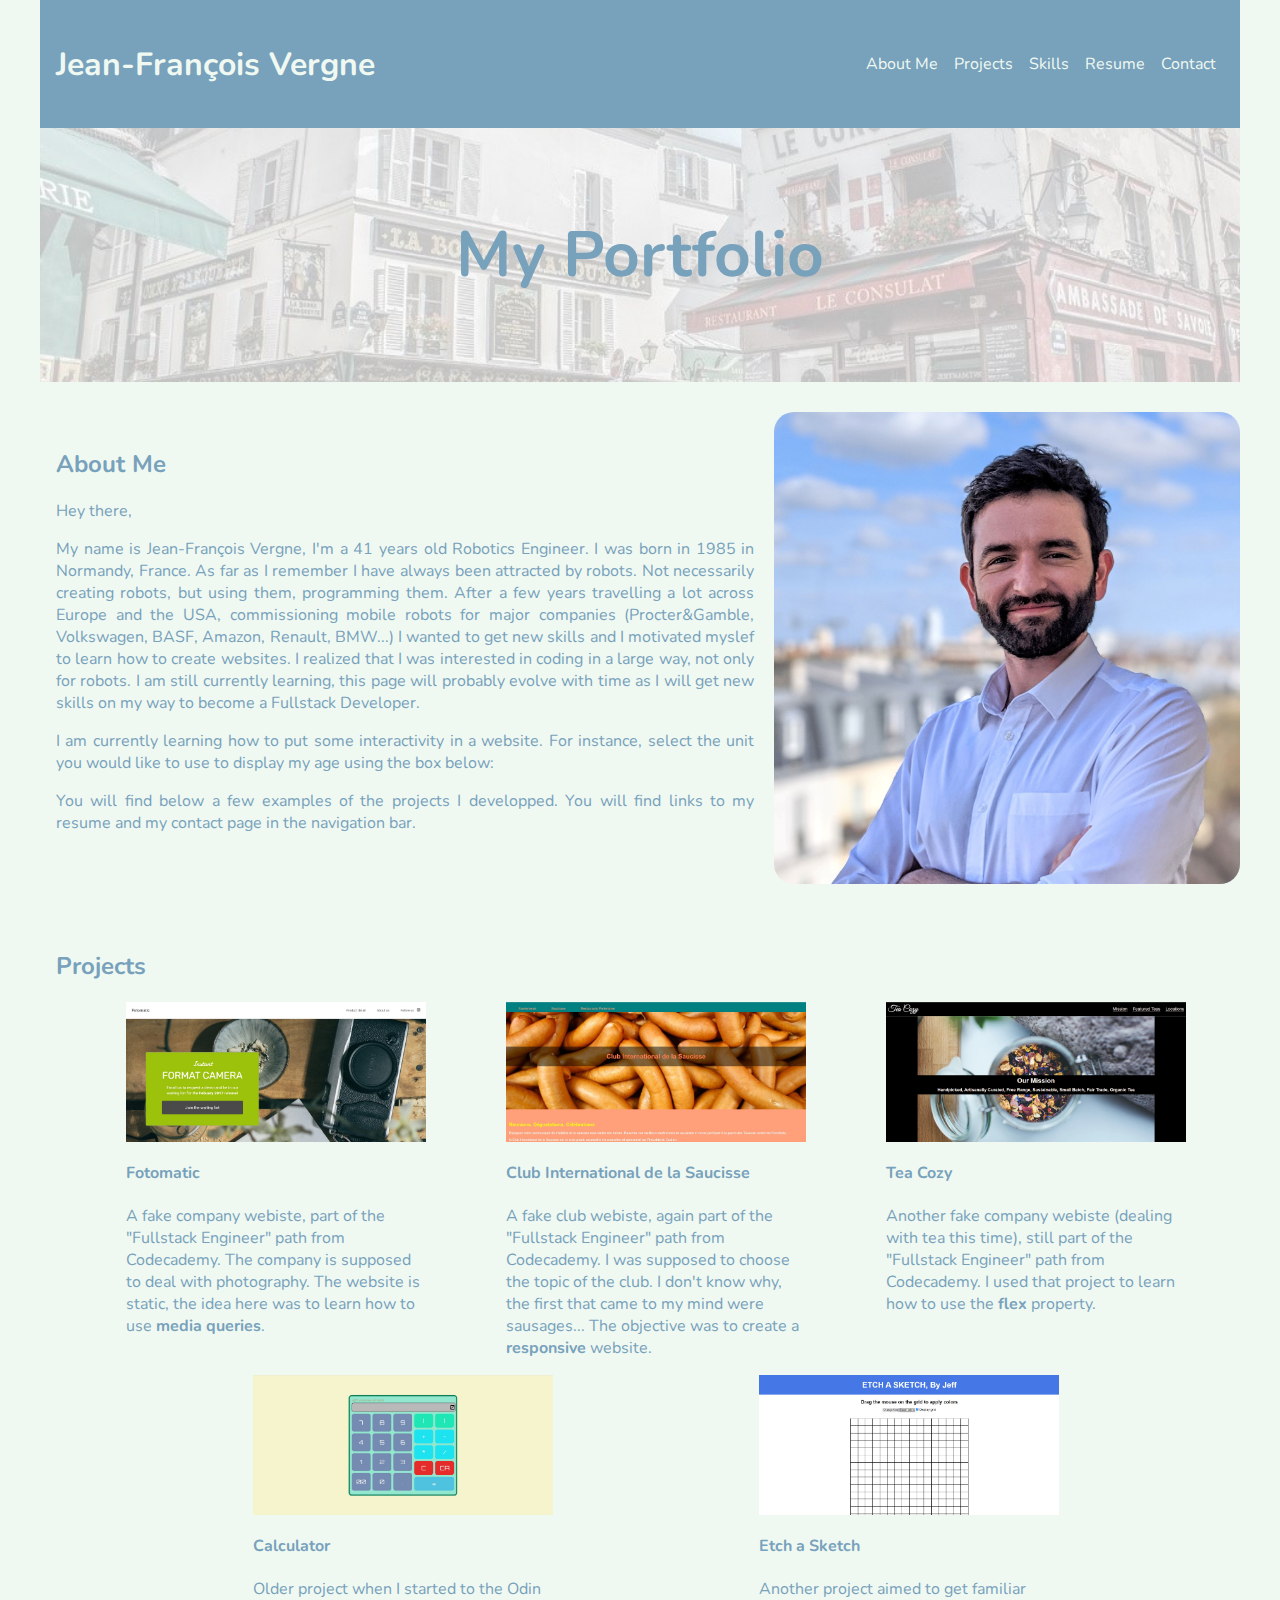
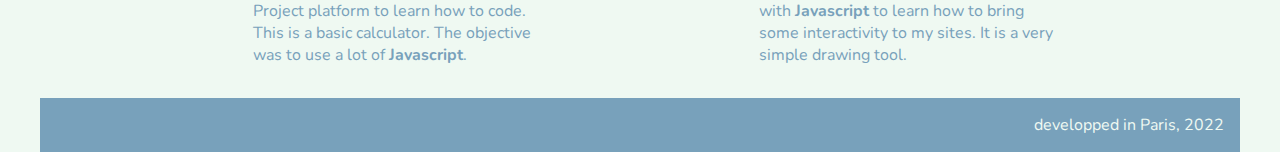
==== index.html @ dde6cbca "adding links to projects" ====
<!doctype html>
<html lang="en">

<head>
    <meta charset="utf-8">
    <meta name="description" content="Jeff Vergne's Portfolio">
    <meta name="author" content="Jeff Vergne's Portfolio">
    <meta content="width=device-width, initial-scale=1" name="viewport" />
    <title>Jeff Vergne</title>
    <link rel="shortcut icon" href="./img/icon.ico" type="image/x-icon">
    <link rel="preconnect" href="https://fonts.googleapis.com">
    <link rel="preconnect" href="https://fonts.gstatic.com" crossorigin>
    <link href="https://fonts.googleapis.com/css2?family=Dancing+Script&family=Lato:ital,wght@0,400;0,700;1,400&display=swap" rel="stylesheet">
    <link href="https://fonts.googleapis.com/css2?family=Nunito:ital,wght@0,300;0,400;0,700;1,300;1,400;1,700&display=swap" rel="stylesheet">
    <link rel="stylesheet" href="styles/styles.css">
</head>
<body>
    <nav>
        <h2 id="logo">Jean-François Vergne</h2>
        <ul class="navigation-items">
          <li class="navigation-item"><a href="#about-me">About Me</a></li>
          <li class="navigation-item"><a href="#projects">Projects</a></li>
          <li class="navigation-item"><a href="#skills">Skills</a></li>
          <li class="navigation-item"><a href="./resume.html">Resume</a></li>
          <li class="navigation-item"><a href="./contact.html">Contact</a></li>
        </ul>
    </nav>
    <main>
        <section id="banner-index" class="banner">
            <h1>My Portfolio</h1>
        </section>
        <section id="about-me">
            <div id="about-me-text-container">
                <h2>About Me</h2>
                <p>Hey there,</p>
                <p>My name is Jean-François Vergne, I'm a <span id="age-in-years-container">0</span> <span id="age-unit">years</span> old Robotics Engineer. I was born in 1985 in Normandy, France. As far as I remember I have always been attracted by robots. Not necessarily creating robots, but using them, programming them. After a few years travelling a lot across Europe and the USA, commissioning mobile robots for major companies (Procter&Gamble, Volkswagen, BASF, Amazon, Renault, BMW...) I wanted to get new skills and I motivated myslef to learn how to create websites. I realized that I was interested in coding in a large way, not only for robots. I am still currently learning, this page will probably evolve with time as I will get new skills on my way to become a Fullstack Developer.</p>
                <p>I am currently learning how to put some interactivity in a website. For instance, select the unit you would like to use to display my age using the box below:</p>
                <p> You will find below a few examples of the projects I developped. You will find links to my resume and my contact page in the navigation bar.</p>
            </div>
            <div id="about-me-img-container">
                <img src="./img/portrait-resized-square.jpg" alt="portrait of Jeff Vergne">
            </div>
        </section>
        <section id="projects">
            <h2>Projects</h2>
            <div id="projects-container">
                <div class="project">
                    <div class = "project-img">
                        <a href="projects/Fotomatic/index.html" target="_blank"><img src="img/Fotomatic.jpg" alt=""></a>
                    </div>
                    <div class = "project-name">
                        <h4>Fotomatic</h4>
                    </div>
                    <div class = "project-desc">
                        <p>A fake company webiste, part of the "Fullstack Engineer" path from Codecademy. The company is supposed to deal with photography. The website is static, the idea here was to learn how to use <strong>media queries</strong>.</p>
                    </div>
                </div>
                <div class="project">
                    <div class = "project-img">
                        <a href="projects/Responsive Club Website/index.html" target="_blank"><img src="img/club-saucisse.jpg" alt=""></a>
                    </div>
                    <div class = "project-name">
                        <h4>Club International de la Saucisse</h4>
                    </div>
                    <div class = "project-desc">
                        <p>A fake club webiste, again part of the "Fullstack Engineer" path from Codecademy. I was supposed to choose the topic of the club. I don't know why, the first that came to my mind were sausages... The objective was to create a <strong>responsive</strong> website.</p>
                    </div>
                </div>
                <div class="project">
                    <div class = "project-img">
                        <a href="projects/Tea Cozy/index.html" target ="_blank"><img src="img/tea-cozy.jpg" alt=""></a>
                    </div>
                    <div class = "project-name">
                        <h4>Tea Cozy</h4>
                    </div>
                    <div class = "project-desc">
                        <p>Another fake company webiste (dealing with tea this time), still part of the "Fullstack Engineer" path from Codecademy. I used that project to learn how to use the <strong>flex</strong> property.</p>
                    </div>
                </div>
                <div class="project">
                    <div class = "project-img">
                        <a href="projects/calculator-project/index.html" target="_blank"><img src="img/calculator.jpg" alt=""></a>
                    </div>
                    <div class = "project-name">
                        <h4>Calculator</h4>
                    </div>
                    <div class = "project-desc">
                        <p>Older project when I started to the Odin Project platform to learn how to code. This is a basic calculator. The objective was to use a lot of <strong>Javascript</strong>.</p>
                    </div>
                </div>
                <div class="project">
                    <div class = "project-img">
                        <a href="projects/etch-a-sketch/index.html" target="_blank"><img src="img/etch-a-sketch.jpg" alt=""></a>
                    </div>
                    <div class = "project-name">
                        <h4>Etch a Sketch</h4>
                    </div>
                    <div class = "project-desc">
                        <p>Another project aimed to get familiar with <strong>Javascript</strong> to learn how to bring some interactivity to my sites. It is a very simple drawing tool.</p>
                    </div>
                </div>
            </div>
        </section>
    </main>
    <footer>
        developped in Paris, 2022
    </footer>
    <script src="./js/scripts.js"></script>
</body>

</html>
---- styles/styles.css ----
html{
    font-family: "Nunito", sans-serif;
    font-size: 16px;
    margin: 0;
    padding: 0;
    box-sizing: border-box;
}

body {
    max-width: 1200px;
    min-width: 830px;
    margin: 0 auto;
    padding: 0;
    
    color: #78a1bb;
    background-color: #eff9f2;

    display: flex;
    flex-direction: column;
}

/* Styles for the navigation bar on the top of the page*/
nav {
    /* border: 1px solid red; */
    background-color: #78a1bb;
    color: #eff9f2;
    display: flex;
    align-items: center;
    padding: 16px;
}

nav h2{
    font-size: 2rem;
}

nav a {
    text-decoration: none;
    color: #eff9f2;
}

.navigation-items {
    display: flex; /*this flex display allows the list items to be horizontal*/
    list-style-type: none;
    padding: 0;
    align-items: center;
    margin-left: auto;
}

.navigation-item {
    margin: 8px;
}

/*****************************************************
*
* Styles for the main section on the top of the page
*
******************************************************/
main {
    /* margin: 0; */
}

.banner {
    /* border: 1px solid blue; */
    width: 100%;
    padding: 40px 0;
    
    background-position: center;
    background-repeat: no-repeat;
    background-size: cover;
    
    display: flex;
    justify-content: center;

}

#banner-index {
    background-image: url("../img/montmartre-1-transparent.jpg");
}

#banner-contact{
    background-image: url("../img/montmartre-2-transparent.jpg");
}

#banner-resume{
    background-image: url("../img/montmartre-3-transparent.jpg");
}

.banner h1{
    font-size: 4rem;
    color: #78a1bb;
}

/* About me section */
#about-me {
    /* border: 1px solid red; */
    width: 100%;
    margin-top: 30px;

    display: flex;
}

#about-me-text-container{
    /* border: 1px solid green; */
    width: 60%;
    padding: 16px;
    text-align: justify;
    padding-right: 20px;
}

#about-me-img-container{
    /* border: 1px solid blue; */

    width: 40%;
    /* margin: 0 20px; */
    /* flex-shrink: 0; */
}

#about-me-img-container img{
    object-fit: cover;
    width: 100%;
    /* height: 250px; */
    height: 100%;
    border-radius: 20px;
}

/*Styles applied to the Projecst section*/

#projects{
    width: 100%;
    margin-top: 30px;
    padding: 16px;
}

#projects-container {
    display: flex;
    flex-wrap: wrap;
    justify-content: space-evenly;
}

.project {
    margin-left: 10px;
    margin-right: 10px;
    width: 300px;
}

.project-img {
    height: 150px;
    width: 300px;
}

.project-img img {
    max-width: 100%;
    max-height: 100%;
}

.project-name h4{
    margin-top: 10px;
}

.project-desc p{
    margin-top: 5px;
}

/* Styles for the footer at the bottom of the pages*/
footer {
    background-color: #78a1bb;
    color: #eff9f2;
    text-align: right;
    padding: 16px;
}
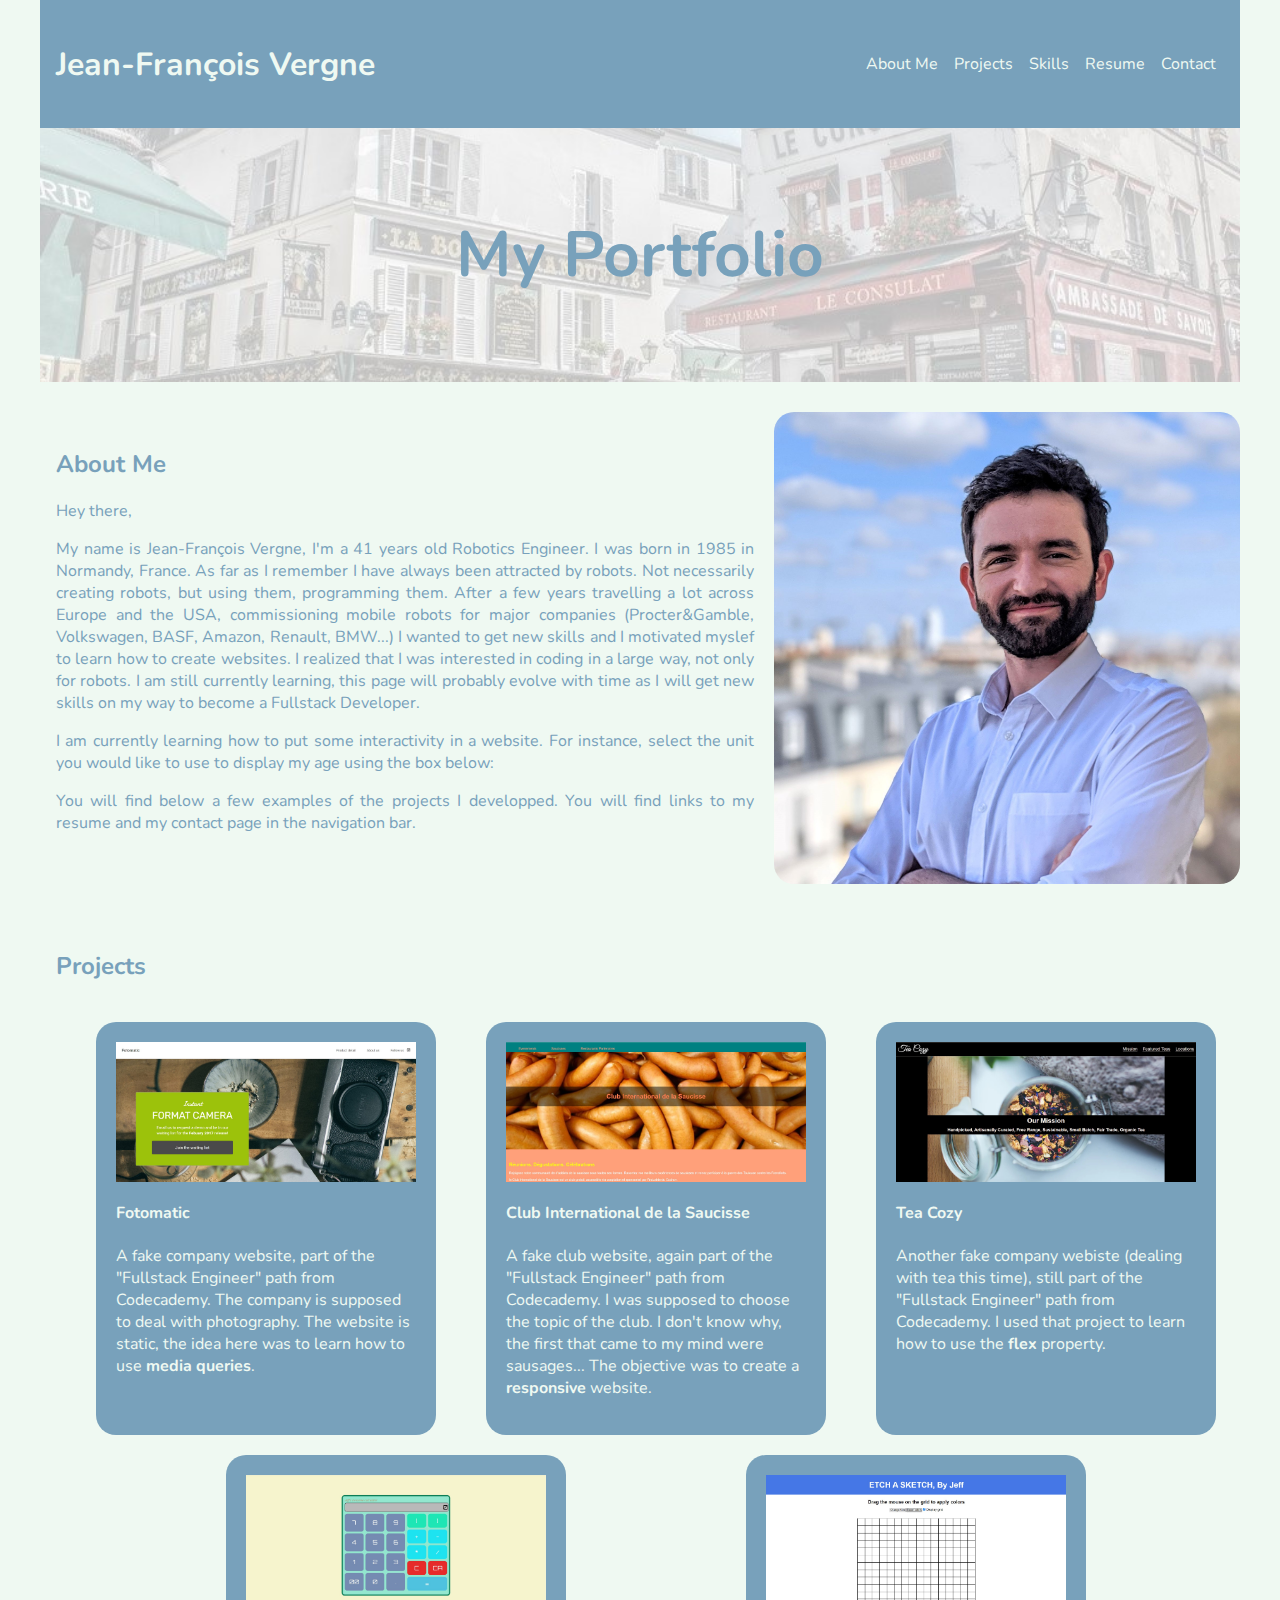
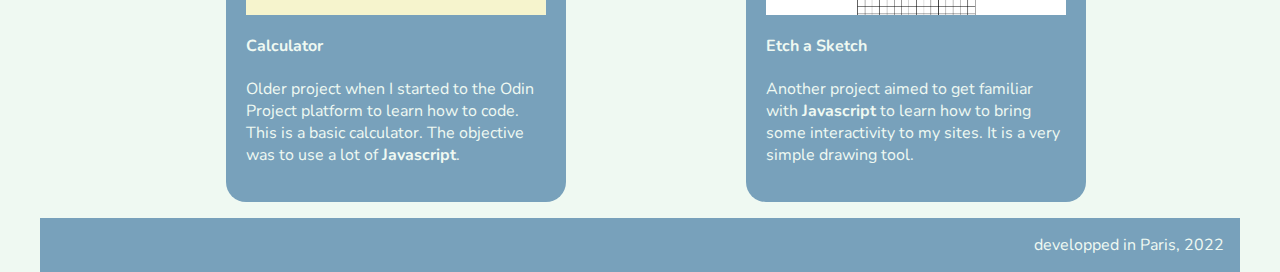
==== commit 73f3625c: "changin background color of projects" ====
--- a/index.html
+++ b/index.html
@@ -52,7 +52,7 @@
                         <h4>Fotomatic</h4>
                     </div>
                     <div class = "project-desc">
-                        <p>A fake company webiste, part of the "Fullstack Engineer" path from Codecademy. The company is supposed to deal with photography. The website is static, the idea here was to learn how to use <strong>media queries</strong>.</p>
+                        <p>A fake company website, part of the "Fullstack Engineer" path from Codecademy. The company is supposed to deal with photography. The website is static, the idea here was to learn how to use <strong>media queries</strong>.</p>
                     </div>
                 </div>
                 <div class="project">
@@ -63,7 +63,7 @@
                         <h4>Club International de la Saucisse</h4>
                     </div>
                     <div class = "project-desc">
-                        <p>A fake club webiste, again part of the "Fullstack Engineer" path from Codecademy. I was supposed to choose the topic of the club. I don't know why, the first that came to my mind were sausages... The objective was to create a <strong>responsive</strong> website.</p>
+                        <p>A fake club website, again part of the "Fullstack Engineer" path from Codecademy. I was supposed to choose the topic of the club. I don't know why, the first that came to my mind were sausages... The objective was to create a <strong>responsive</strong> website.</p>
                     </div>
                 </div>
                 <div class="project">
--- a/styles/styles.css
+++ b/styles/styles.css
@@ -138,9 +138,14 @@
 }
 
 .project {
+    color: #eff9f2;
+    background-color: #78a1bb;
+    margin-top: 20px;
     margin-left: 10px;
     margin-right: 10px;
+    padding: 20px;
     width: 300px;
+    border-radius: 20px;
 }
 
 .project-img {
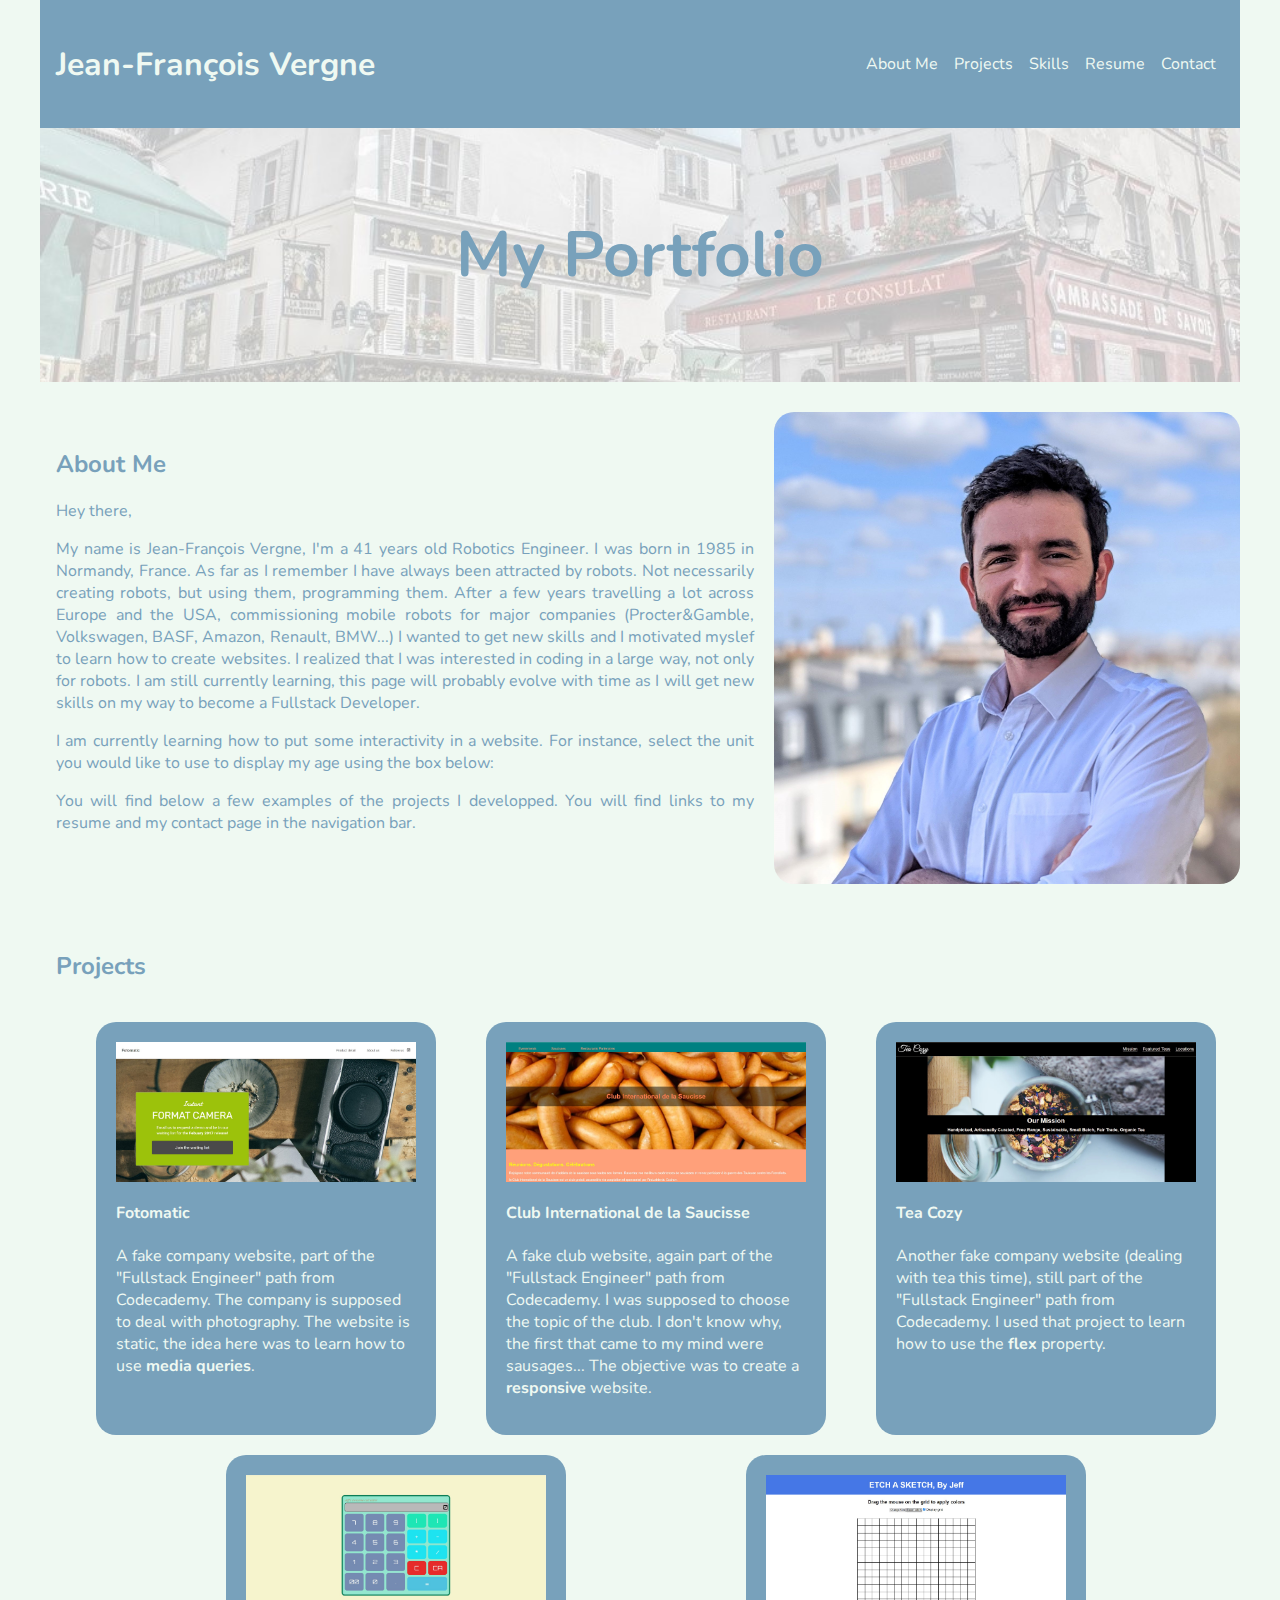
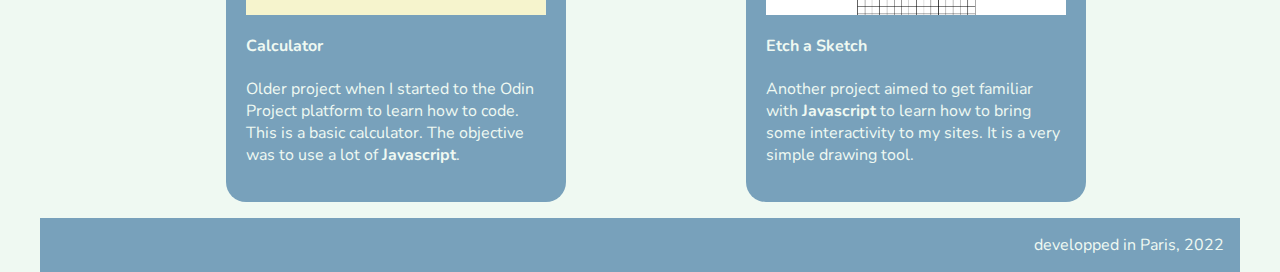
==== commit ede1e484: "fix orthograph mistake" ====
--- a/index.html
+++ b/index.html
@@ -74,7 +74,7 @@
                         <h4>Tea Cozy</h4>
                     </div>
                     <div class = "project-desc">
-                        <p>Another fake company webiste (dealing with tea this time), still part of the "Fullstack Engineer" path from Codecademy. I used that project to learn how to use the <strong>flex</strong> property.</p>
+                        <p>Another fake company website (dealing with tea this time), still part of the "Fullstack Engineer" path from Codecademy. I used that project to learn how to use the <strong>flex</strong> property.</p>
                     </div>
                 </div>
                 <div class="project">
--- a/styles/styles.css
+++ b/styles/styles.css
@@ -55,9 +55,6 @@
 * Styles for the main section on the top of the page
 *
 ******************************************************/
-main {
-    /* margin: 0; */
-}
 
 .banner {
     /* border: 1px solid blue; */
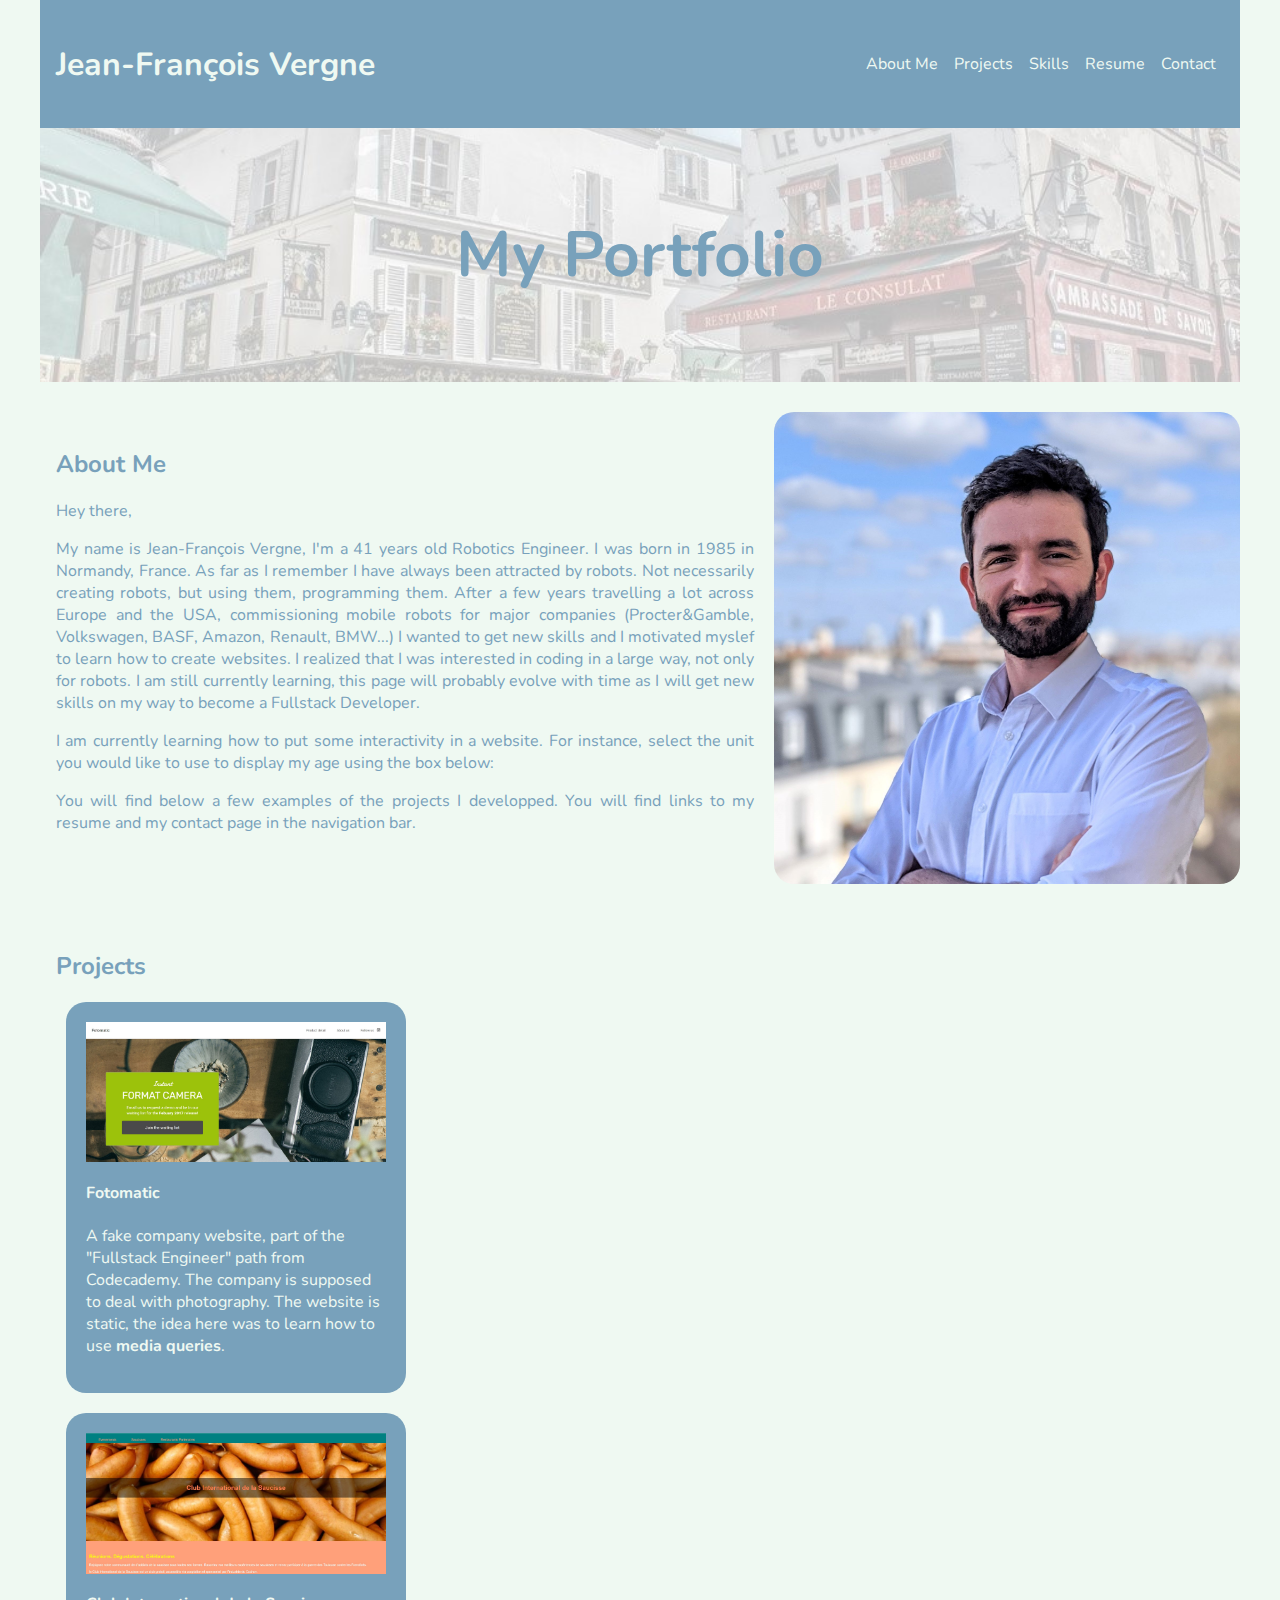
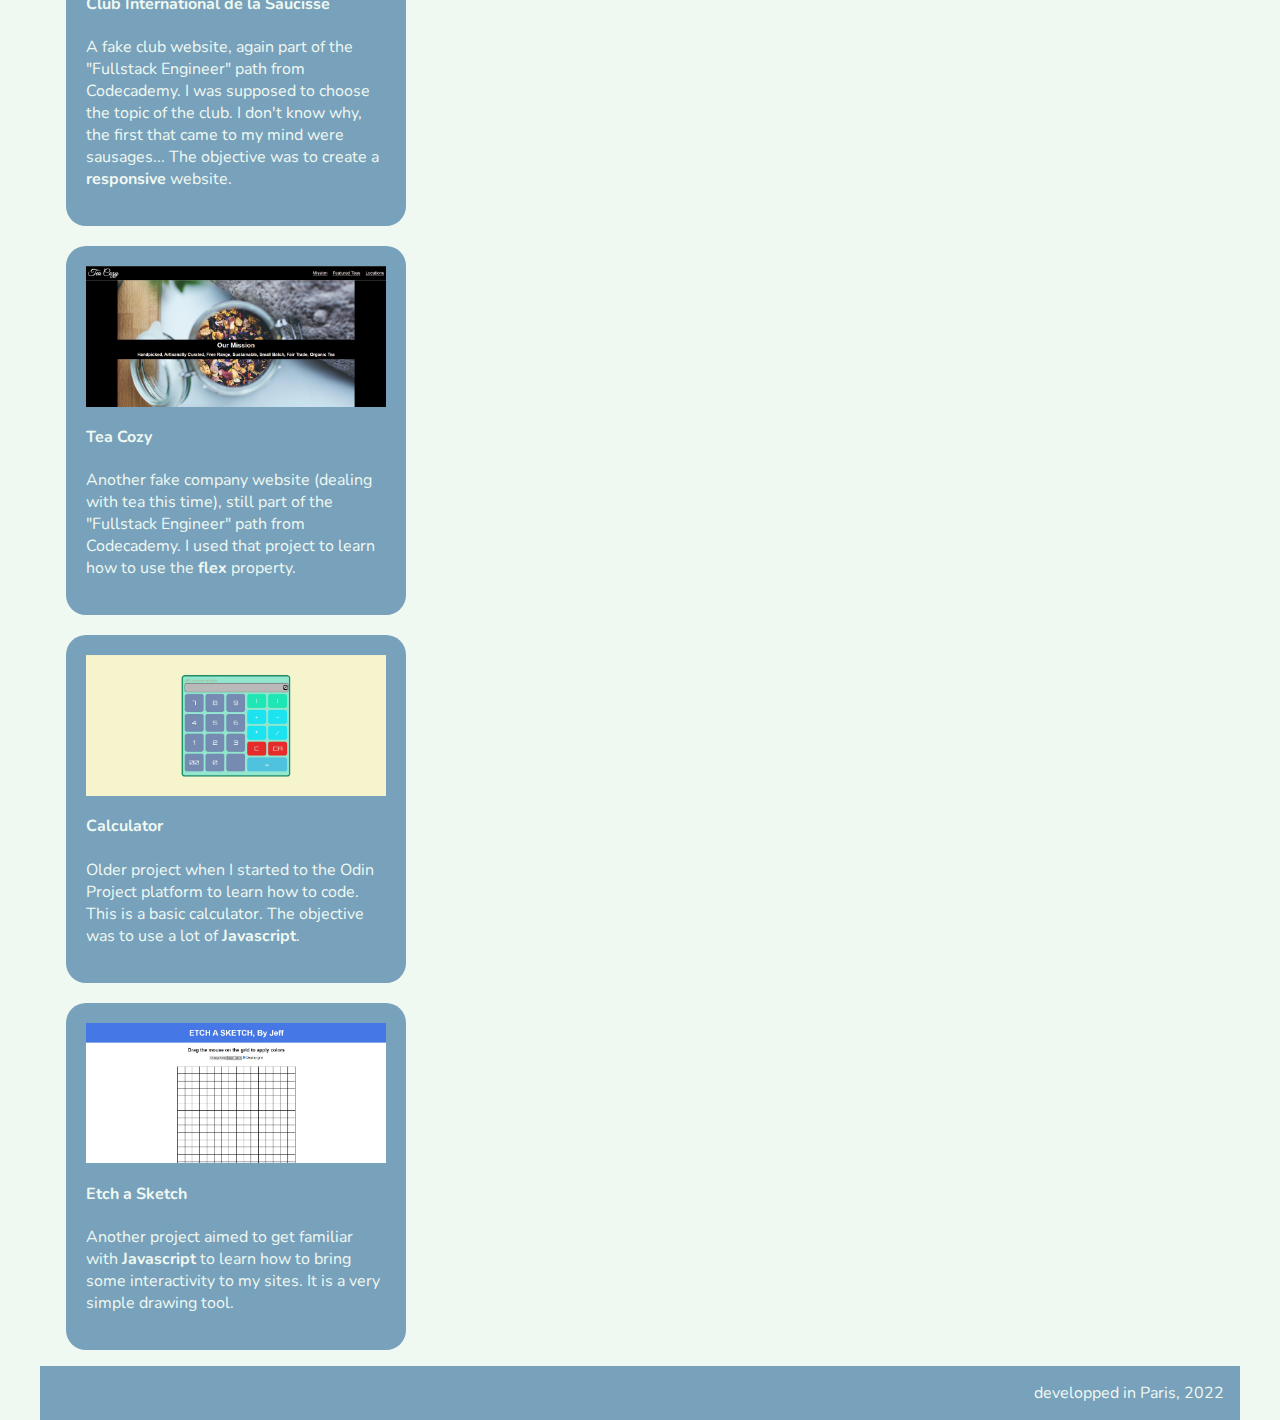
==== commit 37171ded: "preparing the languages, adding the flag files" ====
--- a/index.html
+++ b/index.html
@@ -44,58 +44,58 @@
         <section id="projects">
             <h2>Projects</h2>
             <div id="projects-container">
-                <div class="project">
-                    <div class = "project-img">
+                <div class="item">
+                    <div class = "item-img">
                         <a href="projects/Fotomatic/index.html" target="_blank"><img src="img/Fotomatic.jpg" alt=""></a>
                     </div>
-                    <div class = "project-name">
+                    <div class = "item-name">
                         <h4>Fotomatic</h4>
                     </div>
-                    <div class = "project-desc">
+                    <div class = "item-desc">
                         <p>A fake company website, part of the "Fullstack Engineer" path from Codecademy. The company is supposed to deal with photography. The website is static, the idea here was to learn how to use <strong>media queries</strong>.</p>
                     </div>
                 </div>
-                <div class="project">
-                    <div class = "project-img">
+                <div class="item">
+                    <div class = "item-img">
                         <a href="projects/Responsive Club Website/index.html" target="_blank"><img src="img/club-saucisse.jpg" alt=""></a>
                     </div>
-                    <div class = "project-name">
+                    <div class = "item-name">
                         <h4>Club International de la Saucisse</h4>
                     </div>
-                    <div class = "project-desc">
+                    <div class = "item-desc">
                         <p>A fake club website, again part of the "Fullstack Engineer" path from Codecademy. I was supposed to choose the topic of the club. I don't know why, the first that came to my mind were sausages... The objective was to create a <strong>responsive</strong> website.</p>
                     </div>
                 </div>
-                <div class="project">
-                    <div class = "project-img">
+                <div class="item">
+                    <div class = "item-img">
                         <a href="projects/Tea Cozy/index.html" target ="_blank"><img src="img/tea-cozy.jpg" alt=""></a>
                     </div>
-                    <div class = "project-name">
+                    <div class = "item-name">
                         <h4>Tea Cozy</h4>
                     </div>
-                    <div class = "project-desc">
+                    <div class = "item-desc">
                         <p>Another fake company website (dealing with tea this time), still part of the "Fullstack Engineer" path from Codecademy. I used that project to learn how to use the <strong>flex</strong> property.</p>
                     </div>
                 </div>
-                <div class="project">
-                    <div class = "project-img">
+                <div class="item">
+                    <div class = "item-img">
                         <a href="projects/calculator-project/index.html" target="_blank"><img src="img/calculator.jpg" alt=""></a>
                     </div>
-                    <div class = "project-name">
+                    <div class = "item-name">
                         <h4>Calculator</h4>
                     </div>
-                    <div class = "project-desc">
+                    <div class = "item-desc">
                         <p>Older project when I started to the Odin Project platform to learn how to code. This is a basic calculator. The objective was to use a lot of <strong>Javascript</strong>.</p>
                     </div>
                 </div>
-                <div class="project">
-                    <div class = "project-img">
-                        <a href="projects/etch-a-sketch/index.html" target="_blank"><img src="img/etch-a-sketch.jpg" alt=""></a>
+                <div class="item">
+                    <div class = "item-img">
+                        <a href="projects/etch-a-sketch-project/index.html" target="_blank"><img src="img/etch-a-sketch.jpg" alt=""></a>
                     </div>
-                    <div class = "project-name">
+                    <div class = "item-name">
                         <h4>Etch a Sketch</h4>
                     </div>
-                    <div class = "project-desc">
+                    <div class = "item-desc">
                         <p>Another project aimed to get familiar with <strong>Javascript</strong> to learn how to bring some interactivity to my sites. It is a very simple drawing tool.</p>
                     </div>
                 </div>
--- a/styles/styles.css
+++ b/styles/styles.css
@@ -120,7 +120,7 @@
     border-radius: 20px;
 }
 
-/*Styles applied to the Projecst section*/
+/*Styles applied to the Projects section*/
 
 #projects{
     width: 100%;
@@ -128,13 +128,25 @@
     padding: 16px;
 }
 
-#projects-container {
+#skills{
+    width: 100%;
+    margin-top: 30px;
+    padding: 16px;
+}
+
+#languages{
+    width: 100%;
+    margin-top: 30px;
+    padding: 16px;
+}
+
+.items-container {
     display: flex;
     flex-wrap: wrap;
     justify-content: space-evenly;
 }
 
-.project {
+.item {
     color: #eff9f2;
     background-color: #78a1bb;
     margin-top: 20px;
@@ -145,21 +157,21 @@
     border-radius: 20px;
 }
 
-.project-img {
+.item-img {
     height: 150px;
     width: 300px;
 }
 
-.project-img img {
+.item-img img {
     max-width: 100%;
     max-height: 100%;
 }
 
-.project-name h4{
+.item-name h4{
     margin-top: 10px;
 }
 
-.project-desc p{
+.item-desc p{
     margin-top: 5px;
 }
 
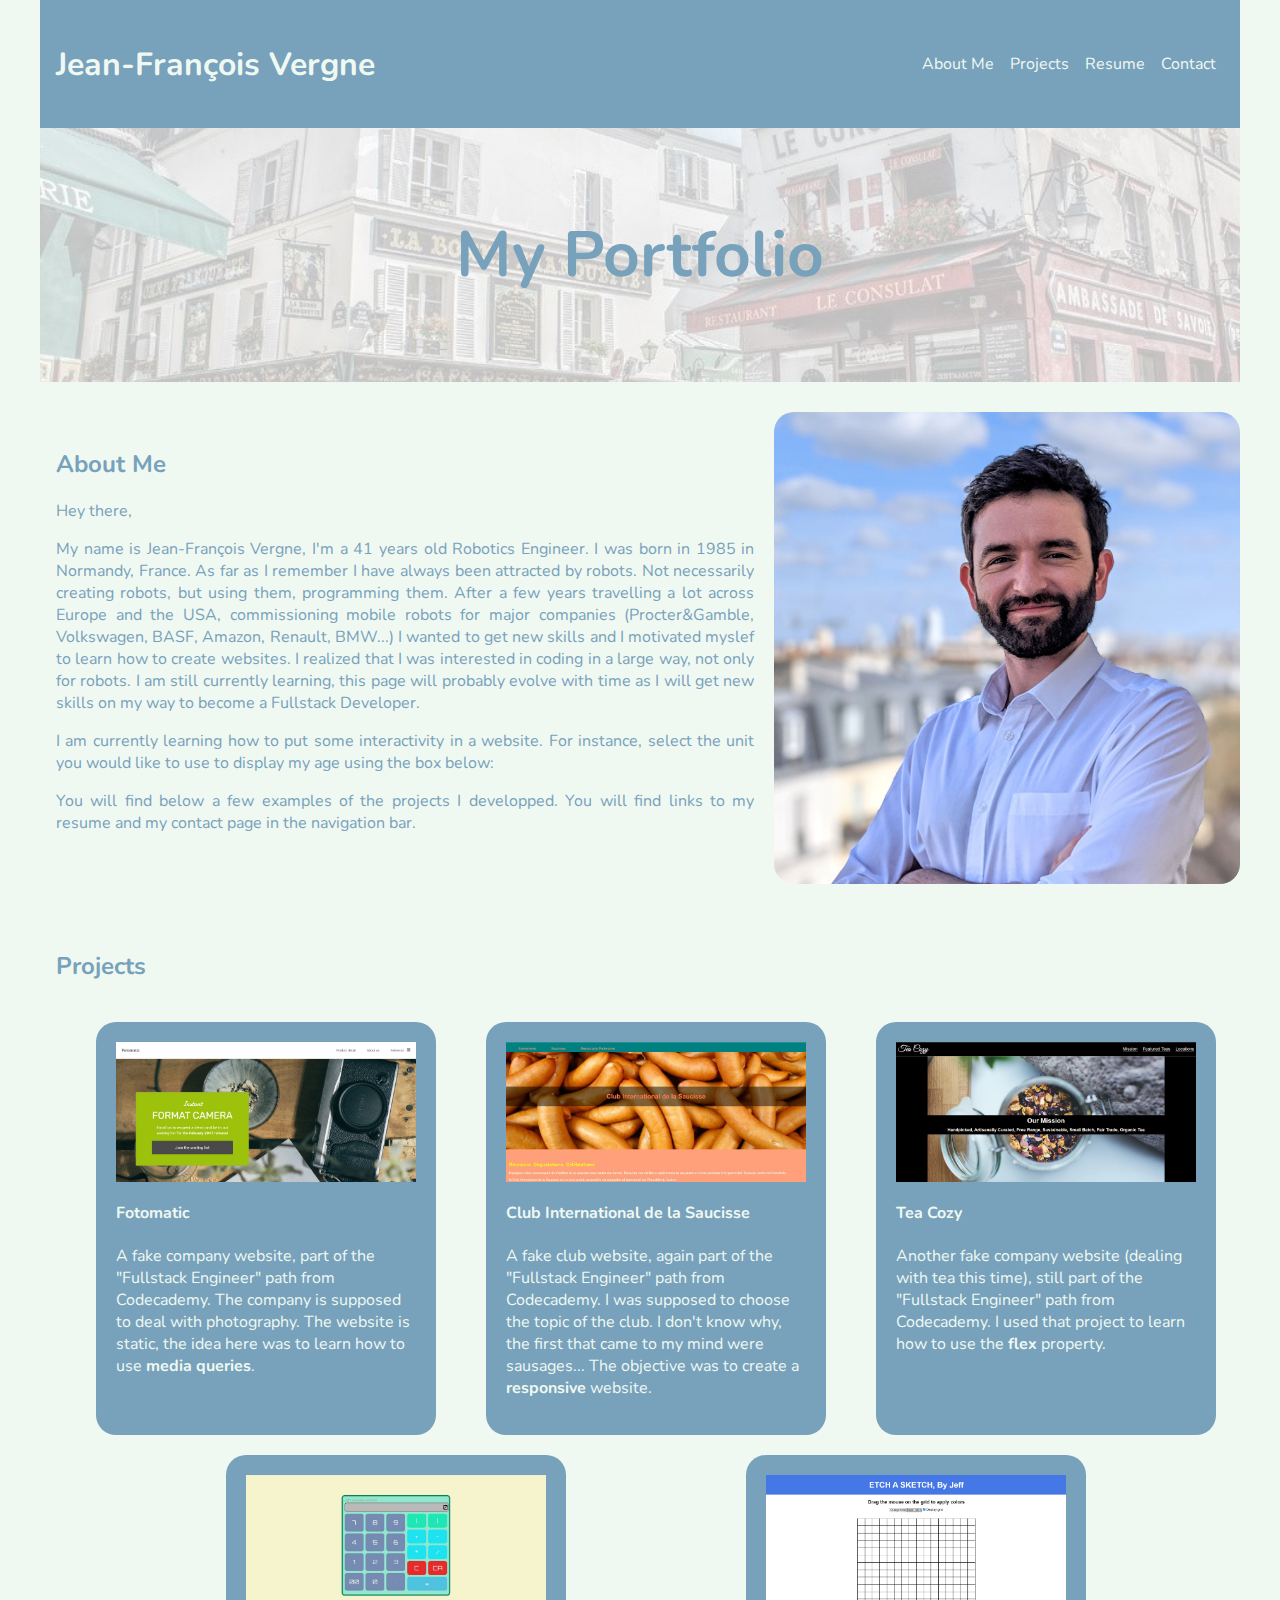
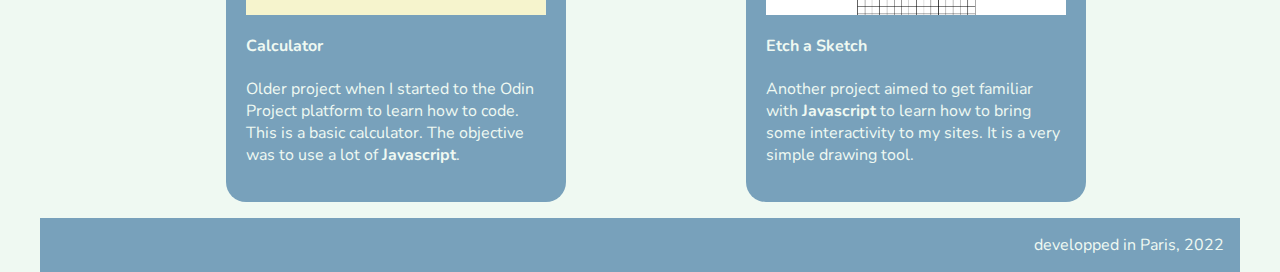
==== commit d1f0900d: "add spacing between list elements in resume page" ====
--- a/index.html
+++ b/index.html
@@ -20,7 +20,6 @@
         <ul class="navigation-items">
           <li class="navigation-item"><a href="#about-me">About Me</a></li>
           <li class="navigation-item"><a href="#projects">Projects</a></li>
-          <li class="navigation-item"><a href="#skills">Skills</a></li>
           <li class="navigation-item"><a href="./resume.html">Resume</a></li>
           <li class="navigation-item"><a href="./contact.html">Contact</a></li>
         </ul>
@@ -43,7 +42,7 @@
         </section>
         <section id="projects">
             <h2>Projects</h2>
-            <div id="projects-container">
+            <div class="items-container">
                 <div class="item">
                     <div class = "item-img">
                         <a href="projects/Fotomatic/index.html" target="_blank"><img src="img/Fotomatic.jpg" alt=""></a>
--- a/styles/styles.css
+++ b/styles/styles.css
@@ -140,6 +140,22 @@
     padding: 16px;
 }
 
+#experiences ul li {
+    margin-bottom: 0.8rem;
+}
+
+summary{
+    margin-bottom: 2rem;
+    margin-top: 2rem;
+}
+
+#education ul li {
+    margin-bottom: 0.8rem;
+}
+/************************************************
+Items are used on several pages
+they are the common way to display different elements (projects, languages etc..) using flex-wrap
+************************************************/
 .items-container {
     display: flex;
     flex-wrap: wrap;
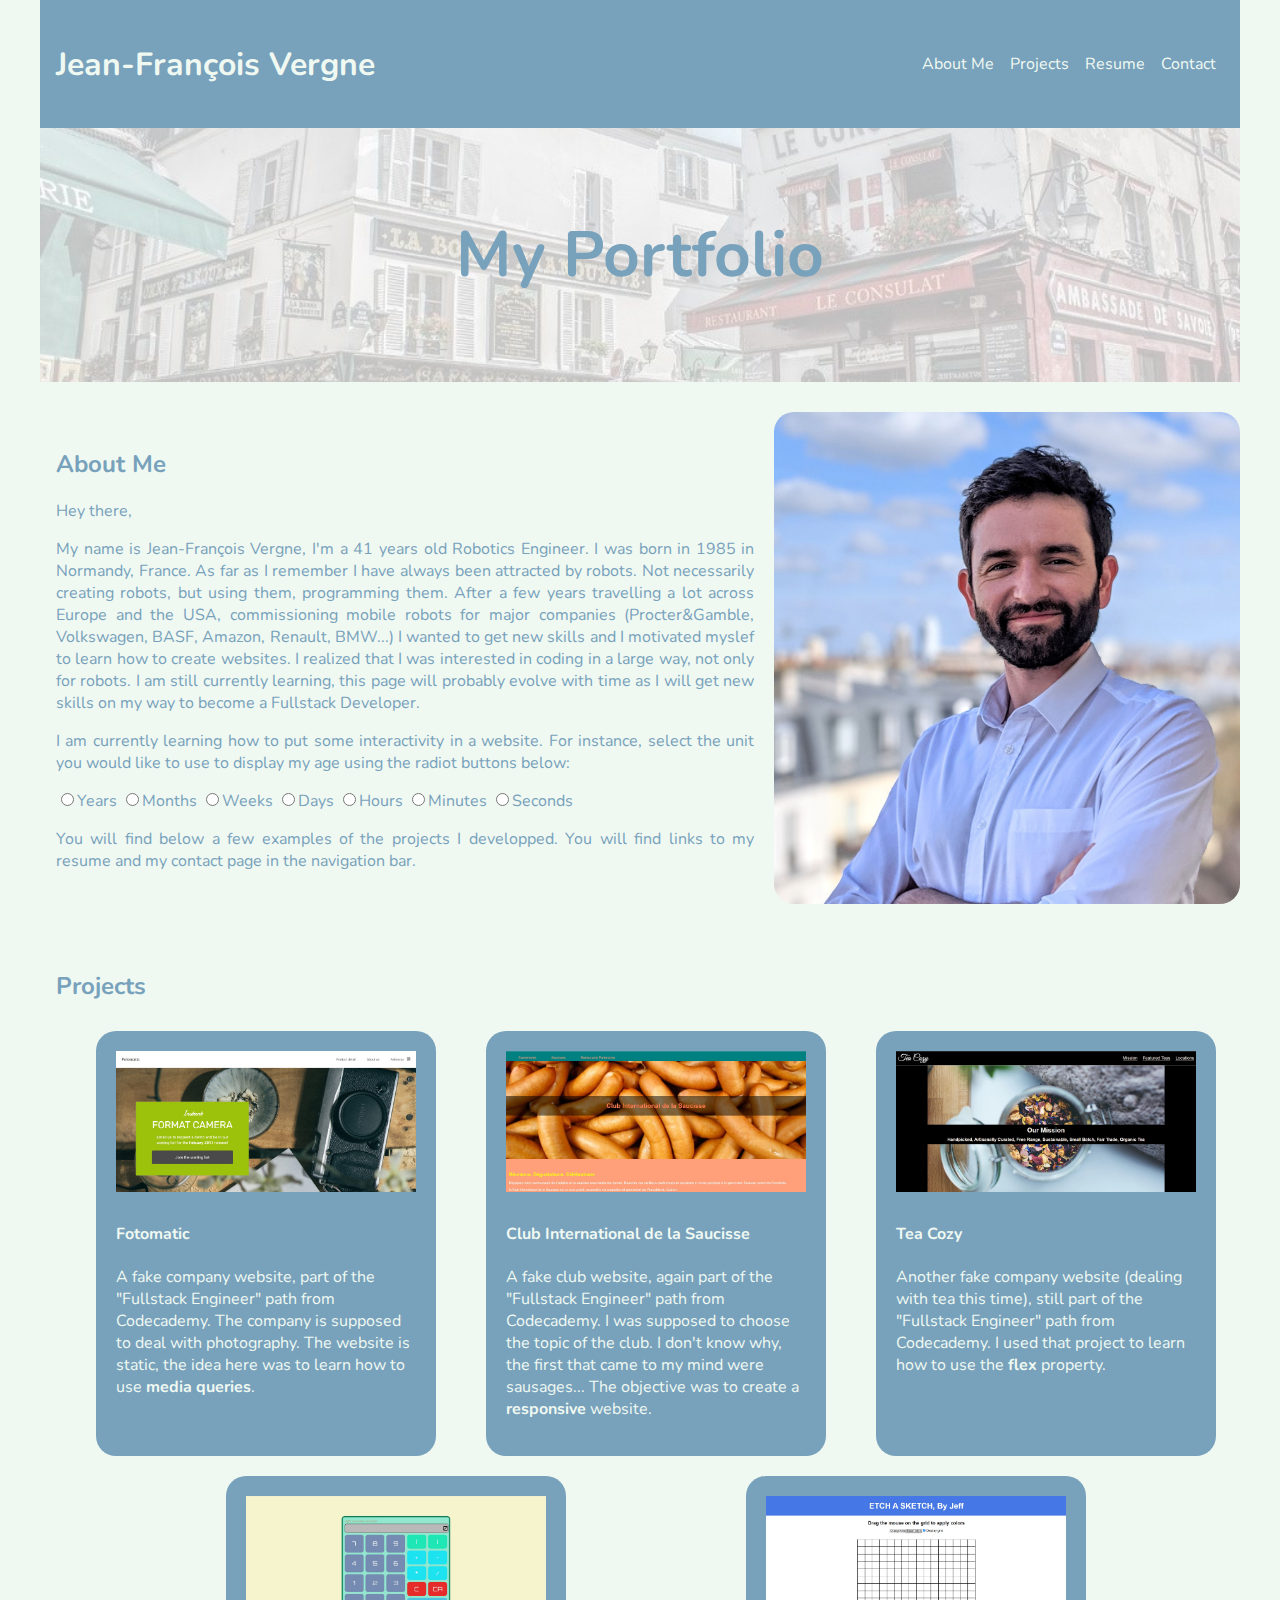
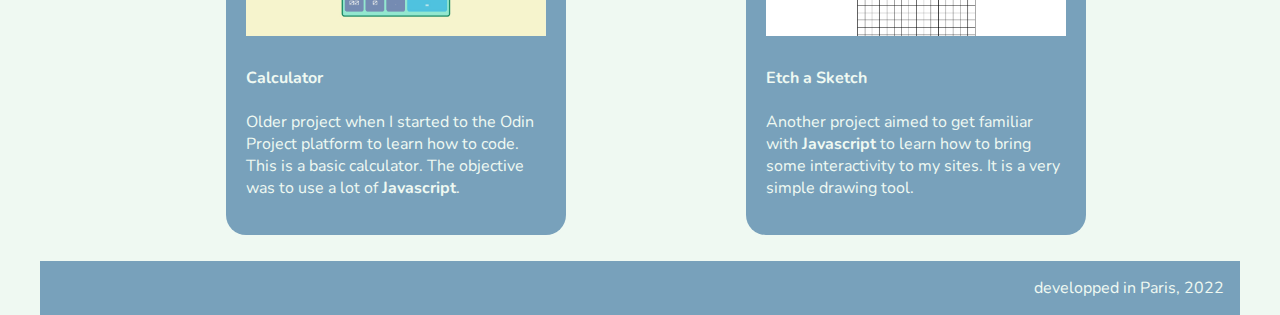
==== commit 1fe96aff: "adding contact page and age update using js on index page" ====
--- a/index.html
+++ b/index.html
@@ -32,8 +32,15 @@
             <div id="about-me-text-container">
                 <h2>About Me</h2>
                 <p>Hey there,</p>
-                <p>My name is Jean-François Vergne, I'm a <span id="age-in-years-container">0</span> <span id="age-unit">years</span> old Robotics Engineer. I was born in 1985 in Normandy, France. As far as I remember I have always been attracted by robots. Not necessarily creating robots, but using them, programming them. After a few years travelling a lot across Europe and the USA, commissioning mobile robots for major companies (Procter&Gamble, Volkswagen, BASF, Amazon, Renault, BMW...) I wanted to get new skills and I motivated myslef to learn how to create websites. I realized that I was interested in coding in a large way, not only for robots. I am still currently learning, this page will probably evolve with time as I will get new skills on my way to become a Fullstack Developer.</p>
-                <p>I am currently learning how to put some interactivity in a website. For instance, select the unit you would like to use to display my age using the box below:</p>
+                <p>My name is Jean-François Vergne, I'm a <span id="age-value">0</span> <span id="age-unit">years</span> old Robotics Engineer. I was born in 1985 in Normandy, France. As far as I remember I have always been attracted by robots. Not necessarily creating robots, but using them, programming them. After a few years travelling a lot across Europe and the USA, commissioning mobile robots for major companies (Procter&Gamble, Volkswagen, BASF, Amazon, Renault, BMW...) I wanted to get new skills and I motivated myslef to learn how to create websites. I realized that I was interested in coding in a large way, not only for robots. I am still currently learning, this page will probably evolve with time as I will get new skills on my way to become a Fullstack Developer.</p>
+                <p>I am currently learning how to put some interactivity in a website. For instance, select the unit you would like to use to display my age using the radiot buttons below:</p>
+                    <input type="radio" name="unit" value="years" id="choice-years">Years
+                    <input type="radio" name="unit" value="months" id="choice-months">Months
+                    <input type="radio" name="unit" value="weeks" id="choice-weeks">Weeks
+                    <input type="radio" name="unit" value="days" id="choice-days">Days
+                    <input type="radio" name="unit" value="hours" id="choice-hours">Hours
+                    <input type="radio" name="unit" value="minutes" id="choice-minutes">Minutes
+                    <input type="radio" name="unit" value="seconds" id="choice-seconds">Seconds
                 <p> You will find below a few examples of the projects I developped. You will find links to my resume and my contact page in the navigation bar.</p>
             </div>
             <div id="about-me-img-container">
@@ -104,6 +111,7 @@
     <footer>
         developped in Paris, 2022
     </footer>
+    <script type="text/javascript" src="http://ajax.googleapis.com/ajax/libs/jquery/1.8/jquery.min.js"></script>
     <script src="./js/scripts.js"></script>
 </body>
 
--- a/styles/styles.css
+++ b/styles/styles.css
@@ -144,9 +144,18 @@
     margin-bottom: 0.8rem;
 }
 
+#experiences ul li a {
+    text-decoration: none;
+    color:#78a1bb;
+}
+
+#education ul li a {
+    text-decoration: none;
+    color:#78a1bb;
+}
 summary{
-    margin-bottom: 2rem;
-    margin-top: 2rem;
+    margin-bottom: 1.5rem;
+    margin-top: 1.5rem;
 }
 
 #education ul li {
@@ -165,9 +174,7 @@
 .item {
     color: #eff9f2;
     background-color: #78a1bb;
-    margin-top: 20px;
-    margin-left: 10px;
-    margin-right: 10px;
+    margin: 10px;
     padding: 20px;
     width: 300px;
     border-radius: 20px;
@@ -183,12 +190,29 @@
     max-height: 100%;
 }
 
-.item-name h4{
-    margin-top: 10px;
+.item-name h4 a{
+    color: #eff9f2;
+    text-decoration :none;
 }
 
 .item-desc p{
     margin-top: 5px;
+}
+
+.centered{
+    text-align: center;
+}
+
+.checked {
+    color: #eff9f2;
+}
+
+.unchecked {
+    color: rgb(66, 66, 66);
+}
+
+.double-size{
+    font-size: 2rem;
 }
 
 /* Styles for the footer at the bottom of the pages*/
